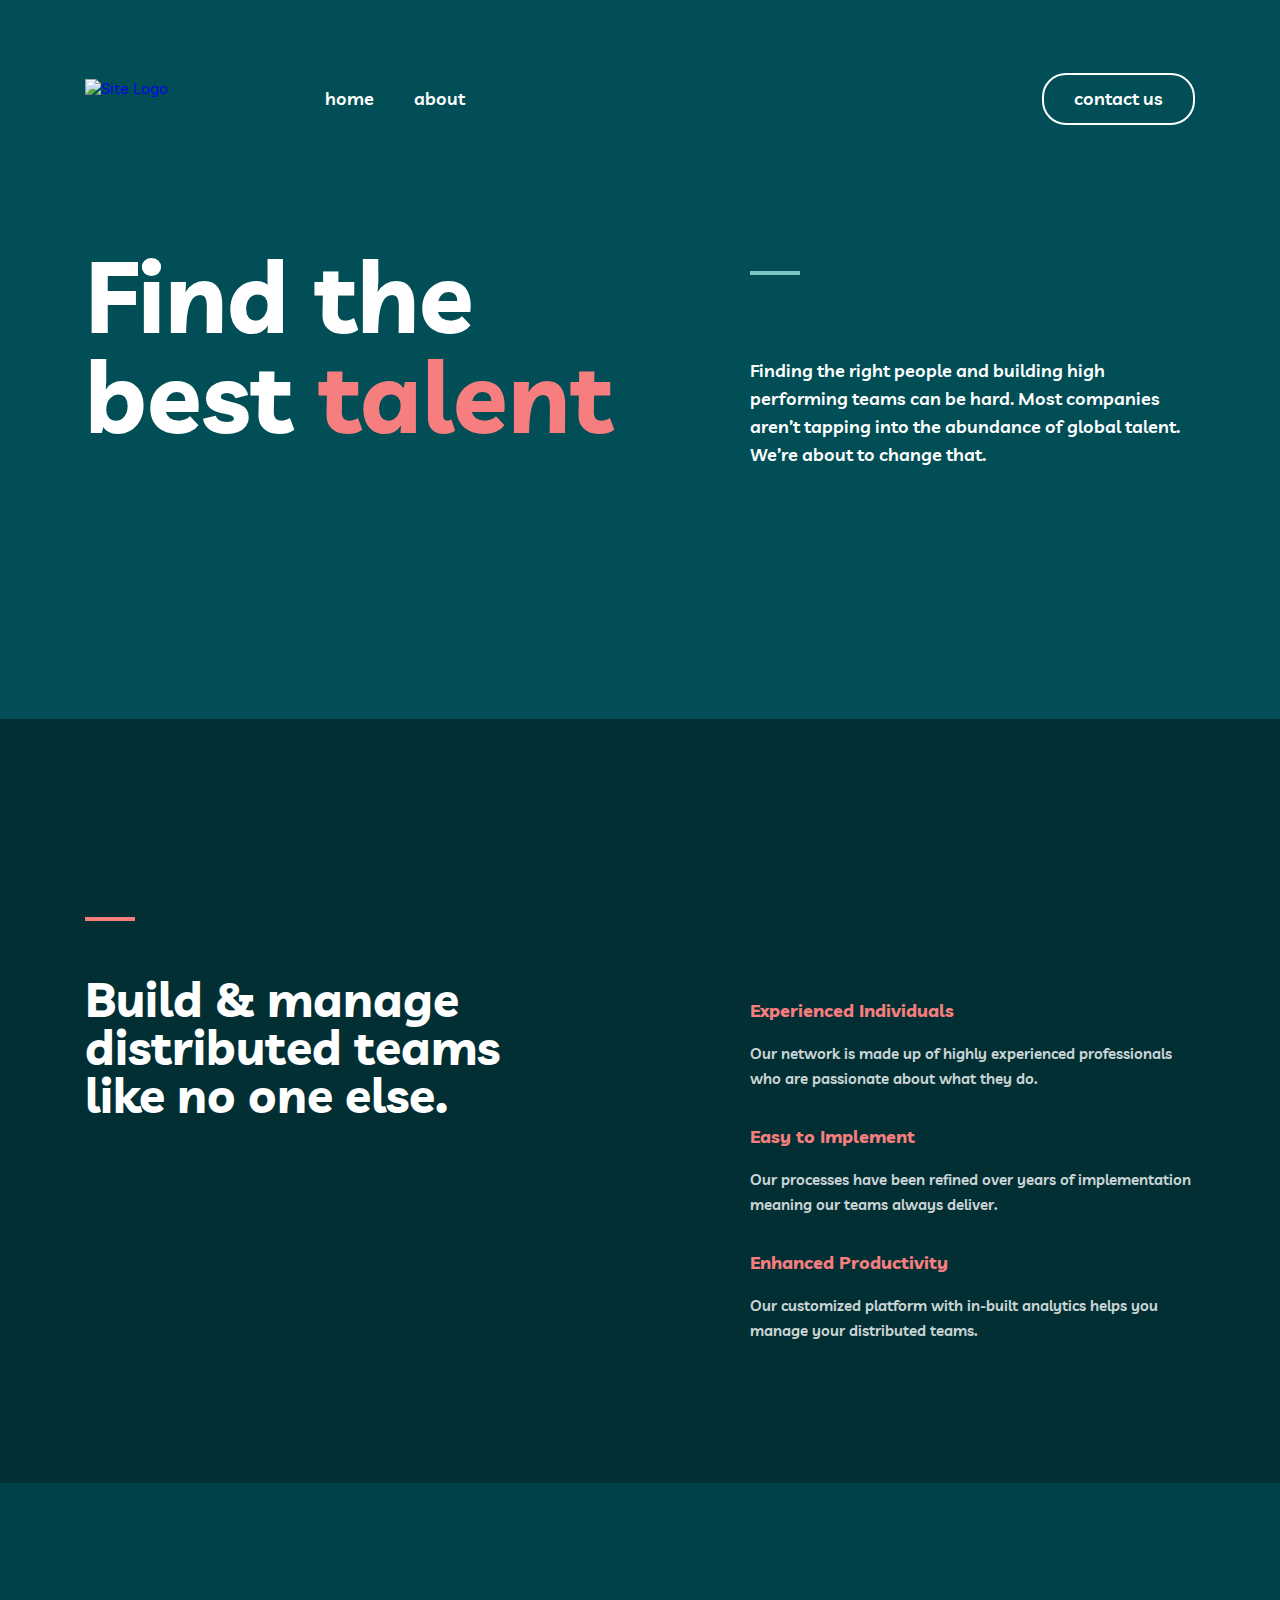
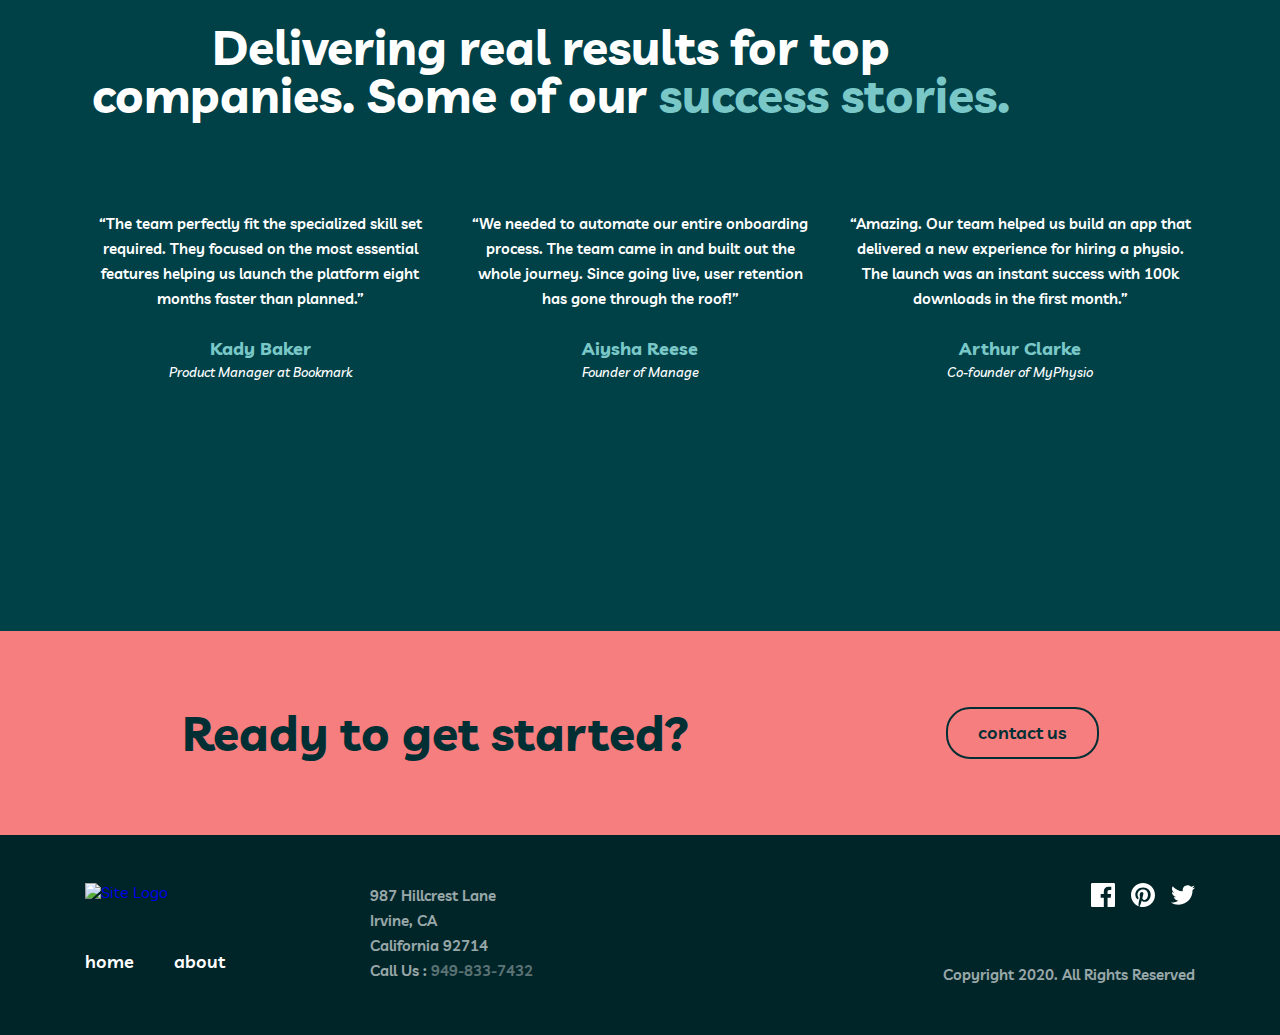
==== index.html @ f8bfa5b3 "Something added" ====
<!DOCTYPE html>
<html lang="en">
<head>
    <meta charset="UTF-8">
    <meta name="viewport" content="width=device-width, initial-scale=1.0">
    <title>MyTeam</title>
    <link rel="preconnect" href="https://fonts.googleapis.com">
    <link rel="preconnect" href="https://fonts.gstatic.com" crossorigin>
    <link href="https://fonts.googleapis.com/css2?family=Livvic:wght@400;500;600;700&display=swap" rel="stylesheet">
    <link rel="stylesheet" href="./css/main.css">
</head>
<body>
    
     <header class="site-header">
        <div class="container">
            <div class="site-header__inner">
                <a href="./index.html" class="site-header__logo">
                    <picture class="site-header__pic">
                        <source media="(max-width:768px )" srcset="./images/logoMobile.svg">
                        <img class="site-header__img" src="./images/logo.svg" alt="Site Logo"
                        width="160" height="40">
                    </picture>
                </a>
                <nav class="site-header__nav nav">
                    <ul class="nav__list">
                        <li class="nav__item">
                            <a class="nav__link" href="./index.html">home</a>
                        </li>
                        <li class="nav__item">
                            <a class="nav__link" href="./about.html">about</a>
                        </li>
                    </ul>
                </nav>
                <a class="site-header__link nav__link" href="./contact.html">contact us</a>
                <button class="site-header__btn"></button>
            </div>
        </div>
    </header>
    
    <main class="site-main">
        <section class="hero">
            <div class="container">
                <div class="hero__inner">
                    <div class="hero__title-wrapper">
                        <h1 class="hero__title">
                            Find the best <span class="hero__span">talent</span>
                        </h1>
                    </div>
                    <div class="hero__box">
                        <p class="hero__text">
                            Finding the right people and building high performing teams can be hard. 
                            Most companies aren’t tapping into the abundance of global talent. We’re about to change that.
                        </p>
                    </div>
                </div>
            </div>
        </section>
        
        <section class="team">
            <div class="container">
                <div class="team__inner">
                    <div class="team__title-wrapper">
                        <h2 class="team__title">
                            Build & manage distributed teams like no one else.
                        </h2>
                    </div>
                    <ul class="team__list">
                        <li class="team__item">
                            <h3 class="team__subtitle">
                                Experienced Individuals
                            </h3>
                            <p class="team__text">
                                Our network is made up of highly experienced professionals 
                                who are passionate about what they do.
                            </p>
                        </li>
                        <li class="team__item">
                            <h3 class="team__subtitle">
                                Easy to Implement
                            </h3>
                            <p class="team__text">
                                Our processes have been refined over years of 
                                implementation meaning our teams always deliver.
                            </p>
                        </li>
                        <li class="team__item">
                            <h3 class="team__subtitle">
                                Enhanced Productivity
                            </h3>
                            <p class="team__text">
                                Our customized platform with in-built analytics helps you 
                                manage your distributed teams.
                            </p>
                        </li>
                    </ul>
                </div>
            </div>
        </section>
        
        <section class="feedback">
            <div class="container">
                <div class="feedback__inner">
                    <div class="feedback__title-wrapper">
                        <h2 class="feedback__title">
                            Delivering real results for top companies. Some of our 
                            <span class="feedback__span">success stories.</span>
                        </h2>
                    </div>
                    <ul class="feedback__list">
                        <li class="feedback__item">
                            <blockquote class="feedback__quote">
                                “The team perfectly fit the specialized skill set required. 
                                They focused on the most essential features helping us launch the platform eight months faster than planned.”
                            </blockquote>
                            <p class="feedback__user">
                                Kady Baker
                            </p>
                            <p class="feedback__position">
                                Product Manager at Bookmark
                            </p>
                        </li>
                        <li class="feedback__item">
                            <blockquote class="feedback__quote">
                                “We needed to automate our entire onboarding process. 
                                The team came in and built out the whole journey. Since going live, user retention has gone through the roof!”
                            </blockquote>
                            <p class="feedback__user">
                                Aiysha Reese
                            </p>
                            <p class="feedback__position">
                                Founder of Manage
                            </p>
                        </li>
                        <li class="feedback__item">
                            <blockquote class="feedback__quote">
                                “Amazing. Our team helped us build an app that delivered a new experience for hiring a physio.
                                The launch was an instant success with 100k downloads in the first month.”
                            </blockquote>
                            <p class="feedback__user">
                                Arthur Clarke
                            </p>
                            <p class="feedback__position">
                                Co-founder of MyPhysio
                            </p>
                        </li>
                    </ul>
                </div>
            </div>
        </section>
        
        <section class="start">
            <div class="container">
                <div class="start__inner">
                    <h2 class="start__title">
                        Ready to get started?
                    </h2>
                    <a class="start__link" href="./contact.html">contact us</a>
                </div>
            </div>
        </section>
    </main>
    
    <footer class="site-footer">
        <div class="container">
            <div class="site-footer__inner">
                <div class="footer-wrapper">
                    <div class="site-footer__wrapper">
                        <a href="./index.html" class="site-header__logo">
                            <picture class="site-header__pic">
                                <source media="(max-width:768px )" srcset="./images/logoMobile.svg">
                                <img class="site-footer__img" src="./images/logo.svg" alt="Site Logo"
                                width="160" height="40">
                            </picture>
                        </a>
                        <ul class="site-footer__list">
                            <li class="site-footer__item">
                                <a class="site-footer__link" href="./index.html">home</a>
                            </li>
                            <li class="site-footer__item">
                                <a class="site-footer__link" href="./about.html">about</a>
                            </li>
                        </ul>
                    </div>
                    <ul class="site-footer__box footer__list">
                        <li class="footer__item">
                            987 Hillcrest Lane
                        </li>
                        <li class="footer__item">
                            Irvine, CA
                        </li>
                        <li class="footer__item">
                            California 92714
                        </li>
                        <li class="footer__item">
                            Call Us : <a class="footer__link" href="tel:9498337432">949-833-7432</a>
                        </li>
                    </ul>
                </div>
                <div class="social">
                    <ul class="social__list">
                        <li class="social__item">
                            <a class="social__link" href="https://www.facebook.com" target="_blank">
                                <svg xmlns="http://www.w3.org/2000/svg" width="24" height="24" viewBox="0 0 24 24" fill="currentColor">
                                    <path d="M22.675 0H1.325C0.593 0 0 0.593 0 1.325V22.676C0 23.407 0.593 24 1.325 24H12.82V14.706H9.692V11.084H12.82V8.413C12.82 5.313 14.713 3.625 17.479 3.625C18.804 3.625 19.942 3.724 20.274 3.768V7.008L18.356 7.009C16.852 7.009 16.561 7.724 16.561 8.772V11.085H20.148L19.681 14.707H16.561V24H22.677C23.407 24 24 23.407 24 22.675V1.325C24 0.593 23.407 0 22.675 0Z" fill="white"/>
                                  </svg>
                            </a>
                        </li>
                        <li class="social__item">
                            <a class="social__link" href="https://www.pinterest.com" target="_blank">
                                <svg xmlns="http://www.w3.org/2000/svg" width="24" height="24" viewBox="0 0 24 24" fill="currentColor">
                                    <path d="M12 0C5.373 0 0 5.372 0 12C0 17.084 3.163 21.426 7.627 23.174C7.522 22.225 7.427 20.769 7.669 19.733C7.887 18.796 9.076 13.768 9.076 13.768C9.076 13.768 8.717 13.049 8.717 11.986C8.717 10.318 9.684 9.072 10.888 9.072C11.911 9.072 12.406 9.841 12.406 10.762C12.406 11.791 11.751 13.33 11.412 14.757C11.129 15.951 12.011 16.926 13.189 16.926C15.322 16.926 16.961 14.677 16.961 11.431C16.961 8.558 14.897 6.549 11.949 6.549C8.535 6.549 6.531 9.11 6.531 11.756C6.531 12.787 6.928 13.894 7.424 14.494C7.522 14.613 7.536 14.718 7.507 14.839L7.174 16.199C7.121 16.419 7 16.466 6.772 16.36C5.273 15.662 4.336 13.471 4.336 11.711C4.336 7.926 7.086 4.449 12.265 4.449C16.428 4.449 19.663 7.416 19.663 11.38C19.663 15.516 17.056 18.844 13.436 18.844C12.22 18.844 11.077 18.213 10.686 17.466L9.938 20.319C9.667 21.362 8.936 22.669 8.446 23.465C9.57 23.812 10.763 24 12 24C18.627 24 24 18.627 24 12C24 5.372 18.627 0 12 0Z" fill="white"/>
                                  </svg>
                            </a>
                        </li>
                        <li class="social__item">
                            <a class="social__link" href="https://www.twitter.com" target="_blank">
                                <svg xmlns="http://www.w3.org/2000/svg" width="24" height="20" viewBox="0 0 24 20" fill="currentColor">
                                    <path d="M24 2.55705C23.117 2.94905 22.168 3.21305 21.172 3.33205C22.189 2.72305 22.97 1.75805 23.337 0.608047C22.386 1.17205 21.332 1.58205 20.21 1.80305C19.313 0.846047 18.032 0.248047 16.616 0.248047C13.437 0.248047 11.101 3.21405 11.819 6.29305C7.728 6.08805 4.1 4.12805 1.671 1.14905C0.381 3.36205 1.002 6.25705 3.194 7.72305C2.388 7.69705 1.628 7.47605 0.965 7.10705C0.911 9.38805 2.546 11.522 4.914 11.997C4.221 12.185 3.462 12.229 2.69 12.081C3.316 14.037 5.134 15.46 7.29 15.5C5.22 17.123 2.612 17.848 0 17.54C2.179 18.937 4.768 19.752 7.548 19.752C16.69 19.752 21.855 12.031 21.543 5.10605C22.505 4.41105 23.34 3.54405 24 2.55705Z" fill="white"/>
                                  </svg>
                            </a>
                        </li>
                    </ul>
                        <p class="social__text">
                            Copyright 2020. All Rights Reserved
                        </p>       
                </div>
            </div>
        </div>
    </footer>
</body>
</html>
---- css/main.css ----
html{line-height:1.15;-webkit-text-size-adjust:100%}body{margin:0}main{display:block}h1{font-size:2em;margin:.67em 0}hr{-webkit-box-sizing:content-box;box-sizing:content-box;height:0;overflow:visible}pre{font-family:monospace,monospace;font-size:1em}a{background-color:rgba(0,0,0,0)}abbr[title]{border-bottom:none;text-decoration:underline;-webkit-text-decoration:underline dotted;text-decoration:underline dotted}b,strong{font-weight:bolder}code,kbd,samp{font-family:monospace,monospace;font-size:1em}small{font-size:80%}sub,sup{font-size:75%;line-height:0;position:relative;vertical-align:baseline}sub{bottom:-0.25em}sup{top:-0.5em}img{border-style:none}button,input,optgroup,select,textarea{font-family:inherit;font-size:100%;line-height:1.15;margin:0}button,input{overflow:visible}button,select{text-transform:none}button,[type=button],[type=reset],[type=submit]{-webkit-appearance:button}button::-moz-focus-inner,[type=button]::-moz-focus-inner,[type=reset]::-moz-focus-inner,[type=submit]::-moz-focus-inner{border-style:none;padding:0}button:-moz-focusring,[type=button]:-moz-focusring,[type=reset]:-moz-focusring,[type=submit]:-moz-focusring{outline:1px dotted ButtonText}fieldset{padding:.35em .75em .625em}legend{-webkit-box-sizing:border-box;box-sizing:border-box;color:inherit;display:table;max-width:100%;padding:0;white-space:normal}progress{vertical-align:baseline}textarea{overflow:auto}[type=checkbox],[type=radio]{-webkit-box-sizing:border-box;box-sizing:border-box;padding:0}[type=number]::-webkit-inner-spin-button,[type=number]::-webkit-outer-spin-button{height:auto}[type=search]{-webkit-appearance:textfield;outline-offset:-2px}[type=search]::-webkit-search-decoration{-webkit-appearance:none}::-webkit-file-upload-button{-webkit-appearance:button;font:inherit}details{display:block}summary{display:list-item}template{display:none}[hidden]{display:none}@font-face{font-display:swap;font-family:"Livvic";font-style:normal;font-weight:400;src:url("../fonts/livvic-v14-latin-regular.woff2") format("woff2")}@font-face{font-display:swap;font-family:"Livvic";font-style:normal;font-weight:500;src:url("../fonts/livvic-v14-latin-500.woff2") format("woff2")}@font-face{font-display:swap;font-family:"Livvic";font-style:normal;font-weight:600;src:url("../fonts/livvic-v14-latin-600.woff2") format("woff2")}@font-face{font-display:swap;font-family:"Livvic";font-style:normal;font-weight:700;src:url("../fonts/livvic-v14-latin-700.woff2") format("woff2")}*,*::before,*::after{-webkit-box-sizing:inherit;box-sizing:inherit}*{-webkit-box-sizing:border-box;box-sizing:border-box}ul,li{margin:0;padding:0}a{display:inline-block;text-decoration:none}html{height:100%;-webkit-box-sizing:border-box;box-sizing:border-box}img{display:block;height:auto;vertical-align:middle}body{display:-webkit-box;display:-ms-flexbox;display:flex;-webkit-box-orient:vertical;-webkit-box-direction:normal;-ms-flex-direction:column;flex-direction:column;height:100%;margin:0;scroll-behavior:smooth;font-family:"Livvic","Arial",sans-serif}.visually-hidden{position:absolute;width:1px;height:1px;margin:-1px;padding:0;border:0;white-space:nowrap;-webkit-clip-path:inset(100%);clip-path:inset(100%);clip:rect(0 0 0 0);overflow:hidden}main{-webkit-box-flex:1;-ms-flex-positive:1;flex-grow:1}.container{width:100%;max-width:1150px;margin:0 auto;padding:0 20px}.site-header{background-color:#014e56;padding-top:73px;padding-bottom:120px}.site-header__inner{padding:0;margin:0;display:-webkit-box;display:-ms-flexbox;display:flex;-webkit-box-align:center;-ms-flex-align:center;align-items:center}.nav{display:-webkit-box;display:-ms-flexbox;display:flex;-webkit-box-align:center;-ms-flex-align:center;align-items:center}.nav__list{margin:0;padding:0;list-style-type:none;display:-webkit-box;display:-ms-flexbox;display:flex;-webkit-box-align:center;-ms-flex-align:center;align-items:center;margin-left:80px;gap:40px}.nav__link{color:#fff;font-size:18px;font-weight:600;line-height:28px}.site-header__link{width:153px;padding:10px 0;margin-left:auto;border-radius:24px;border:2px solid #fff;text-align:center}.site-header__btn{display:none;background-image:url("../images/menu.svg");background-repeat:no-repeat;width:20px;height:17px;background-color:rgba(0,0,0,0);border:0}@media only screen and (max-width: 768px){.site-header{padding-top:74px;padding-bottom:124px}.site-header__img{width:96px;height:24px}.site-header__link{width:100%;max-width:153px;padding:10px 0;border-radius:24px;border:2px solid #fff;text-align:center}}@media only screen and (max-width: 576px){.site-header{padding-top:48px;padding-bottom:80px}.nav__list{display:none}.site-header__link{display:none}.site-header__btn{display:block;margin-left:auto}}.hero{background-color:#014e56;padding-bottom:250px;display:-webkit-box;display:-ms-flexbox;display:flex}.hero__inner{display:-webkit-box;display:-ms-flexbox;display:flex;-webkit-box-align:end;-ms-flex-align:end;align-items:flex-end;gap:45px;position:relative}.hero__inner::before{display:inline-block;position:absolute;background-image:url("../images/bG1.svg");width:200px;height:200px;background-repeat:no-repeat;content:"";left:-165px}.hero__title-wrapper{max-width:620px;width:100%}.hero__title{margin:0;color:#fff;font-size:100px;font-style:normal;font-weight:700;line-height:100px;margin-bottom:24px}.hero__span{color:#f67e7e}.hero__box{position:relative;width:100%;max-width:445px}.hero__text{margin:0;color:#fff;font-size:18px;font-weight:600;line-height:28px}.hero__box::before{display:inline-block;width:50px;height:4px;-ms-flex-negative:0;flex-shrink:0;background-color:#79c8c7;content:"";margin-bottom:79px}.hero__box::after{display:inline-block;position:absolute;background-image:url("../images/bG3.svg");width:358px;height:200px;background-repeat:no-repeat;content:"";margin-top:150px;right:0}@media only screen and (max-width: 1070px){.hero{padding-bottom:256px}.hero__inner{-webkit-box-orient:vertical;-webkit-box-direction:normal;-ms-flex-direction:column;flex-direction:column;-webkit-box-pack:center;-ms-flex-pack:center;justify-content:center;gap:0}.hero__inner::before{display:none;margin:0}.hero__title-wrapper{max-width:357px;width:100%;margin:0 auto}.hero__title{color:#fff;text-align:center;font-size:64px;font-weight:700;line-height:56px}.hero__box{width:100%;max-width:457px;margin:0 auto}.hero__text{font-size:15px;text-align:center}.hero__box::before{display:none;margin:0}.hero__box::after{left:0;right:0;margin:0 auto;margin-top:156px}}@media only screen and (max-width: 576px){.hero{padding-bottom:197px}.hero__inner::before{display:none;margin:0}.hero__title-wrapper{max-width:220px;width:100%;margin:0 auto}.hero__title{text-align:center;font-size:40px;line-height:40px;margin-bottom:18px}.hero__box{width:100%;max-width:327px;margin:0 auto}.hero__text{font-size:15px;text-align:center}.hero__box::after{width:300px;margin-top:97px}}.team{margin:0;padding:198px 0 140px;background-color:#012f34}.team__inner{display:-webkit-box;display:-ms-flexbox;display:flex;-webkit-box-align:baseline;-ms-flex-align:baseline;align-items:baseline;-webkit-box-pack:justify;-ms-flex-pack:justify;justify-content:space-between}.team__title-wrapper{width:100%;max-width:445px}.team__title-wrapper::before{display:block;width:50px;height:4px;-ms-flex-negative:0;flex-shrink:0;background-color:#f67e7e;content:"";margin-bottom:54px}.team__title{margin:0;color:#fff;font-size:48px;font-weight:700;line-height:48px}.team__list{margin:0;padding:0;list-style-type:none}.team__item{position:relative;max-width:445px;width:100%;margin-bottom:32px}.team__item:last-child{margin-bottom:0}.team__item::before{display:inline-block;position:absolute;background-image:url("../images/Icon1.svg");background-repeat:no-repeat;width:72px;height:72px;content:"";left:-90px}.team__item:nth-child(2)::before{background-image:url("../images/Icon2.svg")}.team__item:nth-child(3)::before{background-image:url("../images/Icon3.svg")}.team__subtitle{margin:0;margin-bottom:16px;text-align:left;color:#f67e7e;font-size:18px;font-weight:700;line-height:28px}.team__text{margin:0;color:#fff;opacity:.8;font-size:15px;font-weight:600;line-height:25px}.feedback{padding:140px 0;background-color:#004047}.feedback__title-wrapper{width:100%;max-width:932px}.feedback__title{margin:0;margin-bottom:92px;color:#fff;text-align:center;font-size:48px;font-weight:700;line-height:48px}.feedback__span{color:#79c8c7}.feedback__list{display:-webkit-box;display:-ms-flexbox;display:flex;-webkit-box-align:center;-ms-flex-align:center;align-items:center;gap:30px;margin:0;padding:0;list-style-type:none}.feedback__item{width:100%;max-width:350px;text-align:center;position:relative}.feedback__item::before{position:absolute;background-image:url("../images/Icon4.svg");background-repeat:no-repeat;height:56px;width:67px;content:"";top:-36px;left:0;right:0;margin:0 auto}.feedback__quote{position:relative;margin:0;margin-bottom:24px;color:#fff;text-align:center;font-size:15px;font-weight:600;line-height:25px;z-index:3}.feedback__user{margin:0;color:#79c8c7;font-size:18px;font-weight:700;line-height:28px}.feedback__position{margin:0;color:#fff;text-align:center;font-size:13px;font-style:italic;font-weight:500;line-height:18px}.feedback__item::after{display:inline-block;background-image:url("../images/author1.svg");background-repeat:no-repeat;height:75px;width:75px;content:"";margin-top:32px}.feedback__item:nth-child(2):after{background-image:url("../images/author2.svg")}.feedback__item:nth-child(3):after{background-image:url("../images/author3.svg")}.start{padding:76px 0;background-color:#f67e7e}.start__inner{width:100%;max-width:917px;margin:0 auto;display:-webkit-box;display:-ms-flexbox;display:flex;-webkit-box-align:center;-ms-flex-align:center;align-items:center;-webkit-box-pack:justify;-ms-flex-pack:justify;justify-content:space-between}.start__title{margin:0;color:#012f34;font-size:48px;font-weight:700;line-height:48px}.start__link{display:inline-block;width:153px;padding:10px 0;border-radius:24px;border:2px solid #012f34;color:#012f34;font-size:18px;font-weight:600;line-height:28px;text-align:center}.site-footer{padding:48px 0;background-color:#002529}.site-footer__inner{display:-webkit-box;display:-ms-flexbox;display:flex;-webkit-box-align:start;-ms-flex-align:start;align-items:flex-start;-webkit-box-pack:justify;-ms-flex-pack:justify;justify-content:space-between}.footer-wrapper{display:-webkit-box;display:-ms-flexbox;display:flex;-webkit-box-align:start;-ms-flex-align:start;align-items:flex-start}.site-footer__wrapper{margin-right:125px}.site-footer__list{margin:0;margin-top:25px;padding:0;display:-webkit-box;display:-ms-flexbox;display:flex;-webkit-box-align:center;-ms-flex-align:center;align-items:center;gap:40px;list-style-type:none}.site-footer__link{color:#fff;font-size:18px;font-weight:600;line-height:28px;-webkit-transition:color .4s ease;transition:color .4s ease}.site-footer__link:hover{color:#f67e7e}.footer__list{margin:0;padding:0;list-style-type:none}.footer__item,.footer__link{color:#fff;opacity:.6;font-size:15px;font-weight:600;line-height:25px}.social__list{display:-webkit-box;display:-ms-flexbox;display:flex;-webkit-box-align:center;-ms-flex-align:center;align-items:center;-webkit-box-pack:end;-ms-flex-pack:end;justify-content:flex-end;gap:16px;list-style-type:none}.social__text{margin:0;margin-top:51px;color:#fff;opacity:.6;text-align:right;font-size:15px;font-weight:600;line-height:25px}@media only screen and (max-width: 768px){.site-footer{padding:56px 0}.site-footer__inner{-webkit-box-orient:vertical;-webkit-box-direction:normal;-ms-flex-direction:column;flex-direction:column}.footer-wrapper{-webkit-box-orient:horizontal;-webkit-box-direction:normal;-ms-flex-direction:row;flex-direction:row;width:100%}.site-footer__wrapper{margin-right:auto}.site-footer__img{width:96px;height:24px}.site-footer__list{margin-top:53px;gap:24px}.site-footer__link{font-size:15px;line-height:25px}.footer__list{text-align:right}.footer__item{text-align:right}.social{display:-webkit-box;display:-ms-flexbox;display:flex;-webkit-box-align:center;-ms-flex-align:center;align-items:center;-webkit-box-pack:justify;-ms-flex-pack:justify;justify-content:space-between;margin-top:33px;width:100%}.social__text{margin-top:0;text-align:right}}@media only screen and (max-width: 576px){.site-footer{padding:65px 0}.site-footer__inner{margin:0 auto;text-align:center}.site-footer__wrapper{margin-right:0;text-align:center;margin:0 auto}.footer-wrapper{-webkit-box-orient:vertical;-webkit-box-direction:normal;-ms-flex-direction:column;flex-direction:column;margin:0 auto}.site-footer__list{margin-top:24px;gap:24px}.footer__list{margin:0 auto;margin-top:24px;text-align:center}.footer__item{text-align:center}.social{-webkit-box-orient:vertical;-webkit-box-direction:normal;-ms-flex-direction:column;flex-direction:column}.social__text{margin-top:16px}}/*# sourceMappingURL=main.css.map */
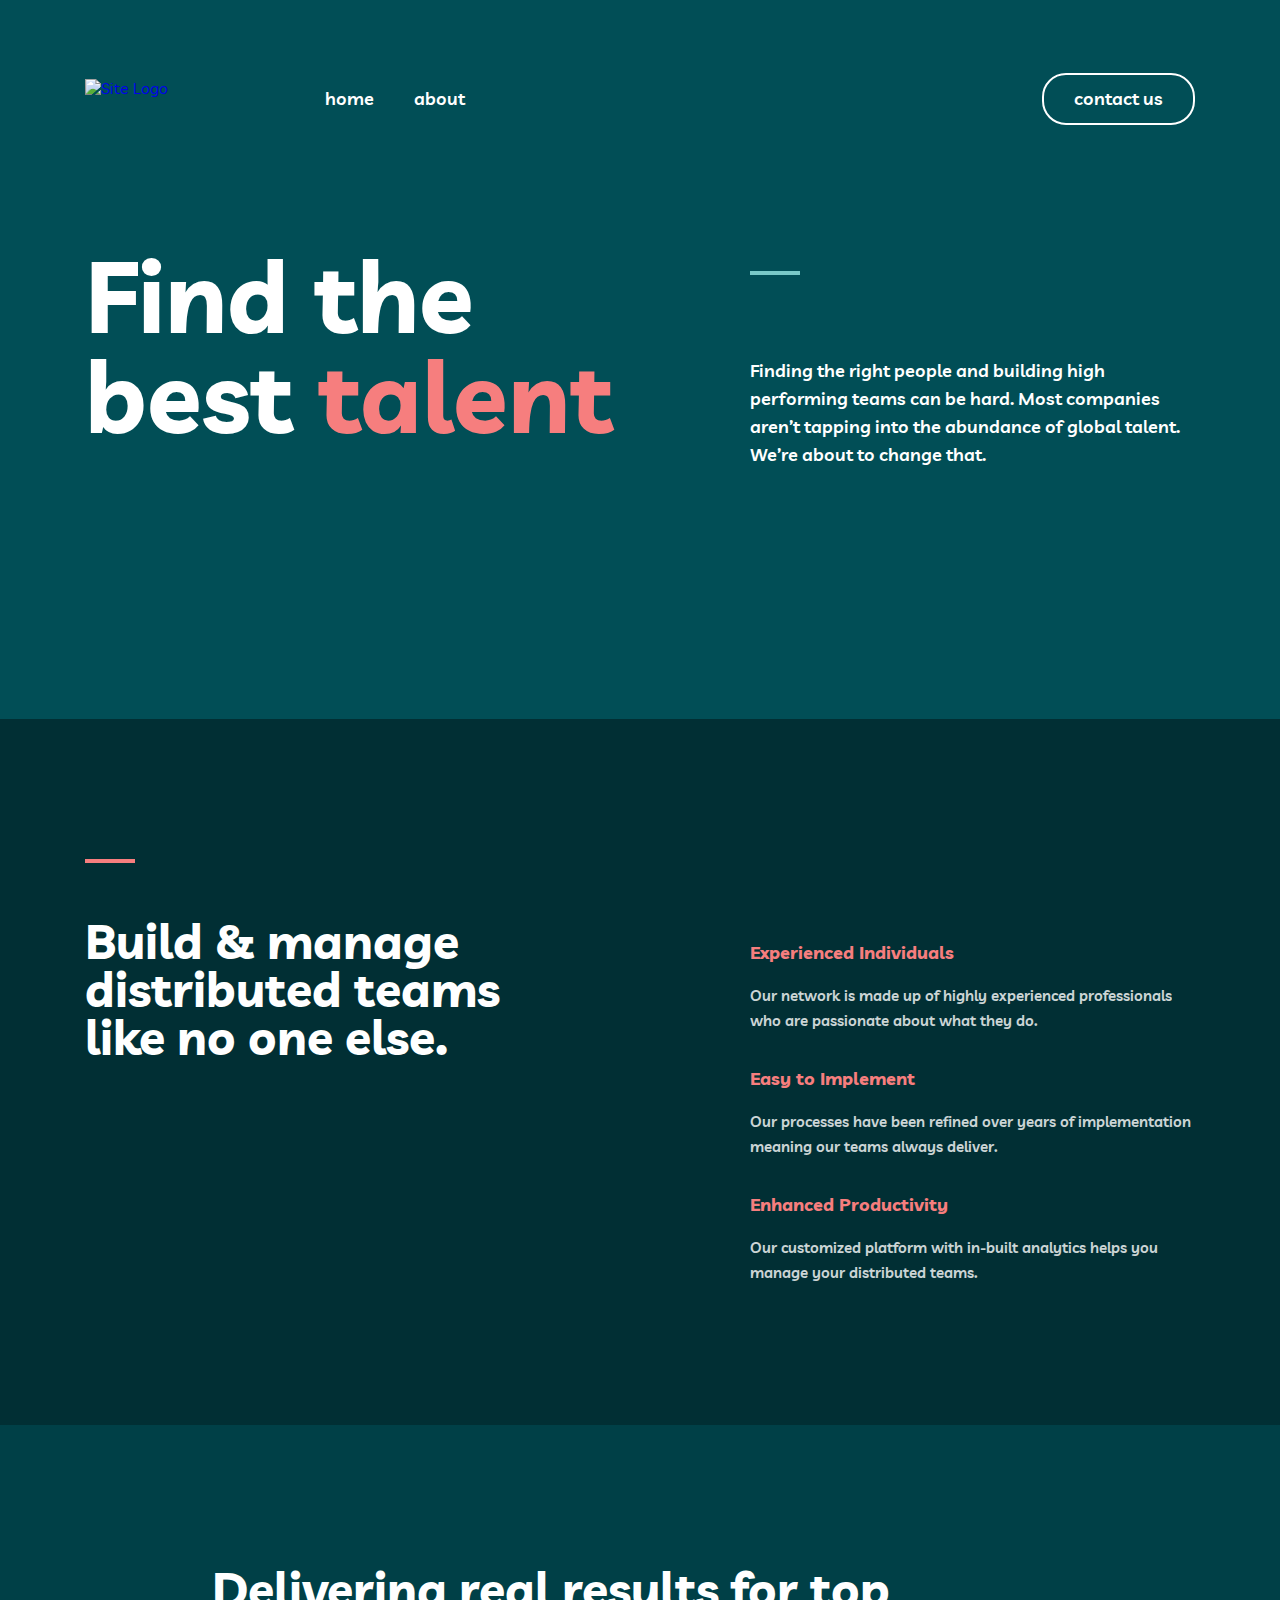
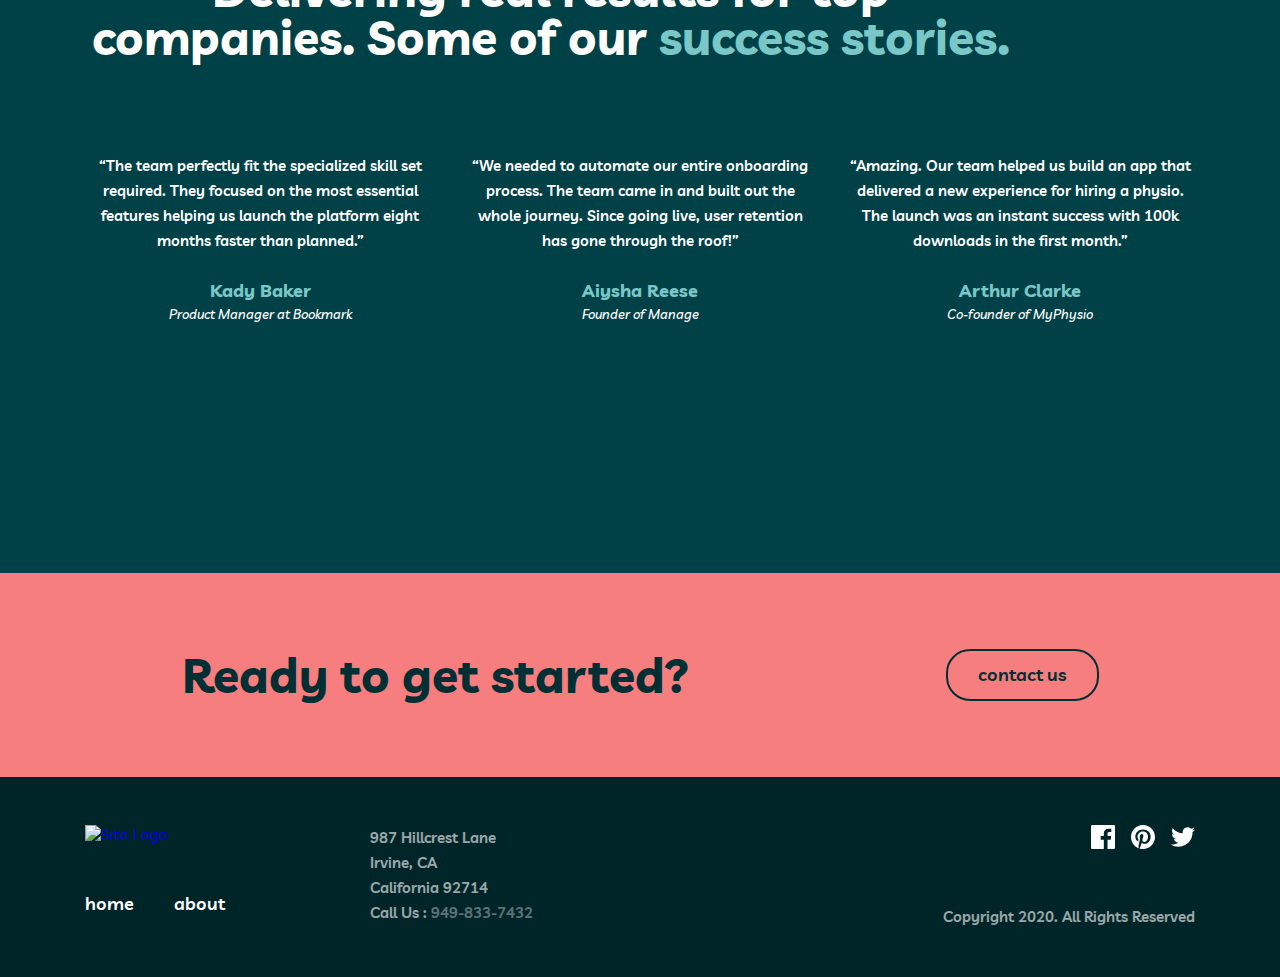
==== commit 238a9be6: "About added" ====
--- a/index.html
+++ b/index.html
@@ -192,7 +192,7 @@
                             California 92714
                         </li>
                         <li class="footer__item">
-                            Call Us : <a class="footer__link" href="tel:9498337432">949-833-7432</a>
+                            Call Us : <a class="footer__item" href="tel:9498337432">949-833-7432</a>
                         </li>
                     </ul>
                 </div>
--- a/css/main.css
+++ b/css/main.css
@@ -1 +1 @@
-html{line-height:1.15;-webkit-text-size-adjust:100%}body{margin:0}main{display:block}h1{font-size:2em;margin:.67em 0}hr{-webkit-box-sizing:content-box;box-sizing:content-box;height:0;overflow:visible}pre{font-family:monospace,monospace;font-size:1em}a{background-color:rgba(0,0,0,0)}abbr[title]{border-bottom:none;text-decoration:underline;-webkit-text-decoration:underline dotted;text-decoration:underline dotted}b,strong{font-weight:bolder}code,kbd,samp{font-family:monospace,monospace;font-size:1em}small{font-size:80%}sub,sup{font-size:75%;line-height:0;position:relative;vertical-align:baseline}sub{bottom:-0.25em}sup{top:-0.5em}img{border-style:none}button,input,optgroup,select,textarea{font-family:inherit;font-size:100%;line-height:1.15;margin:0}button,input{overflow:visible}button,select{text-transform:none}button,[type=button],[type=reset],[type=submit]{-webkit-appearance:button}button::-moz-focus-inner,[type=button]::-moz-focus-inner,[type=reset]::-moz-focus-inner,[type=submit]::-moz-focus-inner{border-style:none;padding:0}button:-moz-focusring,[type=button]:-moz-focusring,[type=reset]:-moz-focusring,[type=submit]:-moz-focusring{outline:1px dotted ButtonText}fieldset{padding:.35em .75em .625em}legend{-webkit-box-sizing:border-box;box-sizing:border-box;color:inherit;display:table;max-width:100%;padding:0;white-space:normal}progress{vertical-align:baseline}textarea{overflow:auto}[type=checkbox],[type=radio]{-webkit-box-sizing:border-box;box-sizing:border-box;padding:0}[type=number]::-webkit-inner-spin-button,[type=number]::-webkit-outer-spin-button{height:auto}[type=search]{-webkit-appearance:textfield;outline-offset:-2px}[type=search]::-webkit-search-decoration{-webkit-appearance:none}::-webkit-file-upload-button{-webkit-appearance:button;font:inherit}details{display:block}summary{display:list-item}template{display:none}[hidden]{display:none}@font-face{font-display:swap;font-family:"Livvic";font-style:normal;font-weight:400;src:url("../fonts/livvic-v14-latin-regular.woff2") format("woff2")}@font-face{font-display:swap;font-family:"Livvic";font-style:normal;font-weight:500;src:url("../fonts/livvic-v14-latin-500.woff2") format("woff2")}@font-face{font-display:swap;font-family:"Livvic";font-style:normal;font-weight:600;src:url("../fonts/livvic-v14-latin-600.woff2") format("woff2")}@font-face{font-display:swap;font-family:"Livvic";font-style:normal;font-weight:700;src:url("../fonts/livvic-v14-latin-700.woff2") format("woff2")}*,*::before,*::after{-webkit-box-sizing:inherit;box-sizing:inherit}*{-webkit-box-sizing:border-box;box-sizing:border-box}ul,li{margin:0;padding:0}a{display:inline-block;text-decoration:none}html{height:100%;-webkit-box-sizing:border-box;box-sizing:border-box}img{display:block;height:auto;vertical-align:middle}body{display:-webkit-box;display:-ms-flexbox;display:flex;-webkit-box-orient:vertical;-webkit-box-direction:normal;-ms-flex-direction:column;flex-direction:column;height:100%;margin:0;scroll-behavior:smooth;font-family:"Livvic","Arial",sans-serif}.visually-hidden{position:absolute;width:1px;height:1px;margin:-1px;padding:0;border:0;white-space:nowrap;-webkit-clip-path:inset(100%);clip-path:inset(100%);clip:rect(0 0 0 0);overflow:hidden}main{-webkit-box-flex:1;-ms-flex-positive:1;flex-grow:1}.container{width:100%;max-width:1150px;margin:0 auto;padding:0 20px}.site-header{background-color:#014e56;padding-top:73px;padding-bottom:120px}.site-header__inner{padding:0;margin:0;display:-webkit-box;display:-ms-flexbox;display:flex;-webkit-box-align:center;-ms-flex-align:center;align-items:center}.nav{display:-webkit-box;display:-ms-flexbox;display:flex;-webkit-box-align:center;-ms-flex-align:center;align-items:center}.nav__list{margin:0;padding:0;list-style-type:none;display:-webkit-box;display:-ms-flexbox;display:flex;-webkit-box-align:center;-ms-flex-align:center;align-items:center;margin-left:80px;gap:40px}.nav__link{color:#fff;font-size:18px;font-weight:600;line-height:28px}.site-header__link{width:153px;padding:10px 0;margin-left:auto;border-radius:24px;border:2px solid #fff;text-align:center}.site-header__btn{display:none;background-image:url("../images/menu.svg");background-repeat:no-repeat;width:20px;height:17px;background-color:rgba(0,0,0,0);border:0}@media only screen and (max-width: 768px){.site-header{padding-top:74px;padding-bottom:124px}.site-header__img{width:96px;height:24px}.site-header__link{width:100%;max-width:153px;padding:10px 0;border-radius:24px;border:2px solid #fff;text-align:center}}@media only screen and (max-width: 576px){.site-header{padding-top:48px;padding-bottom:80px}.nav__list{display:none}.site-header__link{display:none}.site-header__btn{display:block;margin-left:auto}}.hero{background-color:#014e56;padding-bottom:250px;display:-webkit-box;display:-ms-flexbox;display:flex}.hero__inner{display:-webkit-box;display:-ms-flexbox;display:flex;-webkit-box-align:end;-ms-flex-align:end;align-items:flex-end;gap:45px;position:relative}.hero__inner::before{display:inline-block;position:absolute;background-image:url("../images/bG1.svg");width:200px;height:200px;background-repeat:no-repeat;content:"";left:-165px}.hero__title-wrapper{max-width:620px;width:100%}.hero__title{margin:0;color:#fff;font-size:100px;font-style:normal;font-weight:700;line-height:100px;margin-bottom:24px}.hero__span{color:#f67e7e}.hero__box{position:relative;width:100%;max-width:445px}.hero__text{margin:0;color:#fff;font-size:18px;font-weight:600;line-height:28px}.hero__box::before{display:inline-block;width:50px;height:4px;-ms-flex-negative:0;flex-shrink:0;background-color:#79c8c7;content:"";margin-bottom:79px}.hero__box::after{display:inline-block;position:absolute;background-image:url("../images/bG3.svg");width:358px;height:200px;background-repeat:no-repeat;content:"";margin-top:150px;right:0}@media only screen and (max-width: 1070px){.hero{padding-bottom:256px}.hero__inner{-webkit-box-orient:vertical;-webkit-box-direction:normal;-ms-flex-direction:column;flex-direction:column;-webkit-box-pack:center;-ms-flex-pack:center;justify-content:center;gap:0}.hero__inner::before{display:none;margin:0}.hero__title-wrapper{max-width:357px;width:100%;margin:0 auto}.hero__title{color:#fff;text-align:center;font-size:64px;font-weight:700;line-height:56px}.hero__box{width:100%;max-width:457px;margin:0 auto}.hero__text{font-size:15px;text-align:center}.hero__box::before{display:none;margin:0}.hero__box::after{left:0;right:0;margin:0 auto;margin-top:156px}}@media only screen and (max-width: 576px){.hero{padding-bottom:197px}.hero__inner::before{display:none;margin:0}.hero__title-wrapper{max-width:220px;width:100%;margin:0 auto}.hero__title{text-align:center;font-size:40px;line-height:40px;margin-bottom:18px}.hero__box{width:100%;max-width:327px;margin:0 auto}.hero__text{font-size:15px;text-align:center}.hero__box::after{width:300px;margin-top:97px}}.team{margin:0;padding:198px 0 140px;background-color:#012f34}.team__inner{display:-webkit-box;display:-ms-flexbox;display:flex;-webkit-box-align:baseline;-ms-flex-align:baseline;align-items:baseline;-webkit-box-pack:justify;-ms-flex-pack:justify;justify-content:space-between}.team__title-wrapper{width:100%;max-width:445px}.team__title-wrapper::before{display:block;width:50px;height:4px;-ms-flex-negative:0;flex-shrink:0;background-color:#f67e7e;content:"";margin-bottom:54px}.team__title{margin:0;color:#fff;font-size:48px;font-weight:700;line-height:48px}.team__list{margin:0;padding:0;list-style-type:none}.team__item{position:relative;max-width:445px;width:100%;margin-bottom:32px}.team__item:last-child{margin-bottom:0}.team__item::before{display:inline-block;position:absolute;background-image:url("../images/Icon1.svg");background-repeat:no-repeat;width:72px;height:72px;content:"";left:-90px}.team__item:nth-child(2)::before{background-image:url("../images/Icon2.svg")}.team__item:nth-child(3)::before{background-image:url("../images/Icon3.svg")}.team__subtitle{margin:0;margin-bottom:16px;text-align:left;color:#f67e7e;font-size:18px;font-weight:700;line-height:28px}.team__text{margin:0;color:#fff;opacity:.8;font-size:15px;font-weight:600;line-height:25px}.feedback{padding:140px 0;background-color:#004047}.feedback__title-wrapper{width:100%;max-width:932px}.feedback__title{margin:0;margin-bottom:92px;color:#fff;text-align:center;font-size:48px;font-weight:700;line-height:48px}.feedback__span{color:#79c8c7}.feedback__list{display:-webkit-box;display:-ms-flexbox;display:flex;-webkit-box-align:center;-ms-flex-align:center;align-items:center;gap:30px;margin:0;padding:0;list-style-type:none}.feedback__item{width:100%;max-width:350px;text-align:center;position:relative}.feedback__item::before{position:absolute;background-image:url("../images/Icon4.svg");background-repeat:no-repeat;height:56px;width:67px;content:"";top:-36px;left:0;right:0;margin:0 auto}.feedback__quote{position:relative;margin:0;margin-bottom:24px;color:#fff;text-align:center;font-size:15px;font-weight:600;line-height:25px;z-index:3}.feedback__user{margin:0;color:#79c8c7;font-size:18px;font-weight:700;line-height:28px}.feedback__position{margin:0;color:#fff;text-align:center;font-size:13px;font-style:italic;font-weight:500;line-height:18px}.feedback__item::after{display:inline-block;background-image:url("../images/author1.svg");background-repeat:no-repeat;height:75px;width:75px;content:"";margin-top:32px}.feedback__item:nth-child(2):after{background-image:url("../images/author2.svg")}.feedback__item:nth-child(3):after{background-image:url("../images/author3.svg")}.start{padding:76px 0;background-color:#f67e7e}.start__inner{width:100%;max-width:917px;margin:0 auto;display:-webkit-box;display:-ms-flexbox;display:flex;-webkit-box-align:center;-ms-flex-align:center;align-items:center;-webkit-box-pack:justify;-ms-flex-pack:justify;justify-content:space-between}.start__title{margin:0;color:#012f34;font-size:48px;font-weight:700;line-height:48px}.start__link{display:inline-block;width:153px;padding:10px 0;border-radius:24px;border:2px solid #012f34;color:#012f34;font-size:18px;font-weight:600;line-height:28px;text-align:center}.site-footer{padding:48px 0;background-color:#002529}.site-footer__inner{display:-webkit-box;display:-ms-flexbox;display:flex;-webkit-box-align:start;-ms-flex-align:start;align-items:flex-start;-webkit-box-pack:justify;-ms-flex-pack:justify;justify-content:space-between}.footer-wrapper{display:-webkit-box;display:-ms-flexbox;display:flex;-webkit-box-align:start;-ms-flex-align:start;align-items:flex-start}.site-footer__wrapper{margin-right:125px}.site-footer__list{margin:0;margin-top:25px;padding:0;display:-webkit-box;display:-ms-flexbox;display:flex;-webkit-box-align:center;-ms-flex-align:center;align-items:center;gap:40px;list-style-type:none}.site-footer__link{color:#fff;font-size:18px;font-weight:600;line-height:28px;-webkit-transition:color .4s ease;transition:color .4s ease}.site-footer__link:hover{color:#f67e7e}.footer__list{margin:0;padding:0;list-style-type:none}.footer__item,.footer__link{color:#fff;opacity:.6;font-size:15px;font-weight:600;line-height:25px}.social__list{display:-webkit-box;display:-ms-flexbox;display:flex;-webkit-box-align:center;-ms-flex-align:center;align-items:center;-webkit-box-pack:end;-ms-flex-pack:end;justify-content:flex-end;gap:16px;list-style-type:none}.social__text{margin:0;margin-top:51px;color:#fff;opacity:.6;text-align:right;font-size:15px;font-weight:600;line-height:25px}@media only screen and (max-width: 768px){.site-footer{padding:56px 0}.site-footer__inner{-webkit-box-orient:vertical;-webkit-box-direction:normal;-ms-flex-direction:column;flex-direction:column}.footer-wrapper{-webkit-box-orient:horizontal;-webkit-box-direction:normal;-ms-flex-direction:row;flex-direction:row;width:100%}.site-footer__wrapper{margin-right:auto}.site-footer__img{width:96px;height:24px}.site-footer__list{margin-top:53px;gap:24px}.site-footer__link{font-size:15px;line-height:25px}.footer__list{text-align:right}.footer__item{text-align:right}.social{display:-webkit-box;display:-ms-flexbox;display:flex;-webkit-box-align:center;-ms-flex-align:center;align-items:center;-webkit-box-pack:justify;-ms-flex-pack:justify;justify-content:space-between;margin-top:33px;width:100%}.social__text{margin-top:0;text-align:right}}@media only screen and (max-width: 576px){.site-footer{padding:65px 0}.site-footer__inner{margin:0 auto;text-align:center}.site-footer__wrapper{margin-right:0;text-align:center;margin:0 auto}.footer-wrapper{-webkit-box-orient:vertical;-webkit-box-direction:normal;-ms-flex-direction:column;flex-direction:column;margin:0 auto}.site-footer__list{margin-top:24px;gap:24px}.footer__list{margin:0 auto;margin-top:24px;text-align:center}.footer__item{text-align:center}.social{-webkit-box-orient:vertical;-webkit-box-direction:normal;-ms-flex-direction:column;flex-direction:column}.social__text{margin-top:16px}}/*# sourceMappingURL=main.css.map */+html{line-height:1.15;-webkit-text-size-adjust:100%}body{margin:0}main{display:block}h1{font-size:2em;margin:.67em 0}hr{-webkit-box-sizing:content-box;box-sizing:content-box;height:0;overflow:visible}pre{font-family:monospace,monospace;font-size:1em}a{background-color:rgba(0,0,0,0)}abbr[title]{border-bottom:none;text-decoration:underline;-webkit-text-decoration:underline dotted;text-decoration:underline dotted}b,strong{font-weight:bolder}code,kbd,samp{font-family:monospace,monospace;font-size:1em}small{font-size:80%}sub,sup{font-size:75%;line-height:0;position:relative;vertical-align:baseline}sub{bottom:-0.25em}sup{top:-0.5em}img{border-style:none}button,input,optgroup,select,textarea{font-family:inherit;font-size:100%;line-height:1.15;margin:0}button,input{overflow:visible}button,select{text-transform:none}button,[type=button],[type=reset],[type=submit]{-webkit-appearance:button}button::-moz-focus-inner,[type=button]::-moz-focus-inner,[type=reset]::-moz-focus-inner,[type=submit]::-moz-focus-inner{border-style:none;padding:0}button:-moz-focusring,[type=button]:-moz-focusring,[type=reset]:-moz-focusring,[type=submit]:-moz-focusring{outline:1px dotted ButtonText}fieldset{padding:.35em .75em .625em}legend{-webkit-box-sizing:border-box;box-sizing:border-box;color:inherit;display:table;max-width:100%;padding:0;white-space:normal}progress{vertical-align:baseline}textarea{overflow:auto}[type=checkbox],[type=radio]{-webkit-box-sizing:border-box;box-sizing:border-box;padding:0}[type=number]::-webkit-inner-spin-button,[type=number]::-webkit-outer-spin-button{height:auto}[type=search]{-webkit-appearance:textfield;outline-offset:-2px}[type=search]::-webkit-search-decoration{-webkit-appearance:none}::-webkit-file-upload-button{-webkit-appearance:button;font:inherit}details{display:block}summary{display:list-item}template{display:none}[hidden]{display:none}@font-face{font-display:swap;font-family:"Livvic";font-style:normal;font-weight:400;src:url("../fonts/livvic-v14-latin-regular.woff2") format("woff2")}@font-face{font-display:swap;font-family:"Livvic";font-style:normal;font-weight:500;src:url("../fonts/livvic-v14-latin-500.woff2") format("woff2")}@font-face{font-display:swap;font-family:"Livvic";font-style:normal;font-weight:600;src:url("../fonts/livvic-v14-latin-600.woff2") format("woff2")}@font-face{font-display:swap;font-family:"Livvic";font-style:normal;font-weight:700;src:url("../fonts/livvic-v14-latin-700.woff2") format("woff2")}*,*::before,*::after{-webkit-box-sizing:inherit;box-sizing:inherit}*{-webkit-box-sizing:border-box;box-sizing:border-box}ul,li{margin:0;padding:0}a{display:inline-block;text-decoration:none}html{height:100%;-webkit-box-sizing:border-box;box-sizing:border-box}img{display:block;height:auto;vertical-align:middle}body{display:-webkit-box;display:-ms-flexbox;display:flex;-webkit-box-orient:vertical;-webkit-box-direction:normal;-ms-flex-direction:column;flex-direction:column;height:100%;margin:0;scroll-behavior:smooth;font-family:"Livvic","Arial",sans-serif}.visually-hidden{position:absolute;width:1px;height:1px;margin:-1px;padding:0;border:0;white-space:nowrap;-webkit-clip-path:inset(100%);clip-path:inset(100%);clip:rect(0 0 0 0);overflow:hidden}main{-webkit-box-flex:1;-ms-flex-positive:1;flex-grow:1}.container{width:100%;max-width:1150px;margin:0 auto;padding:0 20px}.site-header{background-color:#014e56;padding-top:73px;padding-bottom:120px}.site-header__inner{padding:0;margin:0;display:-webkit-box;display:-ms-flexbox;display:flex;-webkit-box-align:center;-ms-flex-align:center;align-items:center}.nav{display:-webkit-box;display:-ms-flexbox;display:flex;-webkit-box-align:center;-ms-flex-align:center;align-items:center}.nav__list{margin:0;padding:0;list-style-type:none;display:-webkit-box;display:-ms-flexbox;display:flex;-webkit-box-align:center;-ms-flex-align:center;align-items:center;margin-left:80px;gap:40px}.nav__link{color:#fff;font-size:18px;font-weight:600;line-height:28px;-webkit-transition:color .6s ease;transition:color .6s ease}.nav__link:hover{color:#f67e7e}.site-header__link{width:153px;padding:10px 0;margin-left:auto;border-radius:24px;border:2px solid #fff;text-align:center;-webkit-transition:all .6s ease-in;transition:all .6s ease-in}.site-header__link:hover{color:#002529;background-color:#fff}.site-header__btn{display:none;background-image:url("../images/menu.svg");background-repeat:no-repeat;width:20px;height:17px;background-color:rgba(0,0,0,0);border:0}@media only screen and (max-width: 768px){.site-header{padding-top:74px;padding-bottom:124px}.site-header__img{width:96px;height:24px}.site-header__link{width:100%;max-width:153px;padding:10px 0;border-radius:24px;border:2px solid #fff;text-align:center}}@media only screen and (max-width: 576px){.site-header{padding-top:48px;padding-bottom:80px}.nav__list{display:none}.site-header__link{display:none}.site-header__btn{display:block;margin-left:auto}}.hero{background-color:#014e56;padding-bottom:250px;display:-webkit-box;display:-ms-flexbox;display:flex}.hero__inner{display:-webkit-box;display:-ms-flexbox;display:flex;-webkit-box-align:end;-ms-flex-align:end;align-items:flex-end;gap:45px;position:relative}.hero__inner::before{display:inline-block;position:absolute;background-image:url("../images/bG1.svg");width:200px;height:200px;background-repeat:no-repeat;content:"";left:-165px}.hero__title-wrapper{max-width:620px;width:100%}.hero__title{margin:0;color:#fff;font-size:100px;font-style:normal;font-weight:700;line-height:100px;margin-bottom:24px}.hero__span{color:#f67e7e}.hero__box{position:relative;width:100%;max-width:445px}.hero__text{margin:0;color:#fff;font-size:18px;font-weight:600;line-height:28px}.hero__box::before{display:inline-block;width:50px;height:4px;-ms-flex-negative:0;flex-shrink:0;background-color:#79c8c7;content:"";margin-bottom:79px}.hero__box::after{display:inline-block;position:absolute;background-image:url("../images/bG3.svg");width:358px;height:200px;background-repeat:no-repeat;content:"";margin-top:150px;right:0}@media only screen and (max-width: 1070px){.hero{padding-bottom:256px}.hero__inner{-webkit-box-orient:vertical;-webkit-box-direction:normal;-ms-flex-direction:column;flex-direction:column;-webkit-box-pack:center;-ms-flex-pack:center;justify-content:center;gap:0}.hero__inner::before{display:none;margin:0}.hero__title-wrapper{max-width:357px;width:100%;margin:0 auto}.hero__title{color:#fff;text-align:center;font-size:64px;font-weight:700;line-height:56px}.hero__box{width:100%;max-width:457px;margin:0 auto}.hero__text{font-size:15px;text-align:center}.hero__box::before{display:none;margin:0}.hero__box::after{left:0;right:0;margin:0 auto;margin-top:156px}}@media only screen and (max-width: 576px){.hero{padding-bottom:197px}.hero__inner::before{display:none;margin:0}.hero__title-wrapper{max-width:220px;width:100%;margin:0 auto}.hero__title{text-align:center;font-size:40px;line-height:40px;margin-bottom:18px}.hero__box{width:100%;max-width:327px;margin:0 auto}.hero__text{font-size:15px;text-align:center}.hero__box::after{width:300px;margin-top:97px}}.team{margin:0;padding:140px 0 140px;background-color:#012f34;position:relative}.team__inner{display:-webkit-box;display:-ms-flexbox;display:flex;-webkit-box-align:first baseline;-ms-flex-align:first baseline;align-items:first baseline;-webkit-box-pack:justify;-ms-flex-pack:justify;justify-content:space-between}.team__title-wrapper{width:100%;max-width:445px}.team__title::before{display:block;width:50px;height:4px;-ms-flex-negative:0;flex-shrink:0;background-color:#f67e7e;content:"";margin-bottom:54px}.team__title{margin:0;color:#fff;font-size:48px;font-weight:700;line-height:48px}.team__list{list-style-type:none}.team__item{position:relative;max-width:445px;width:100%;margin-bottom:32px}.team__item:last-child{margin-bottom:0}.team__item::before{display:inline-block;position:absolute;background-image:url("../images/Icon1.svg");background-repeat:no-repeat;width:72px;height:72px;content:"";left:-90px}.team__item:nth-child(2)::before{background-image:url("../images/Icon2.svg")}.team__item:nth-child(3)::before{background-image:url("../images/Icon3.svg")}.team__subtitle{margin:0;margin-bottom:16px;text-align:left;color:#f67e7e;font-size:18px;font-weight:700;line-height:28px}.team__text{margin:0;color:#fff;opacity:.8;font-size:15px;font-weight:600;line-height:25px}@media only screen and (max-width: 1000px){.team{padding:100px 0}.team__inner{-webkit-box-orient:vertical;-webkit-box-direction:normal;-ms-flex-direction:column;flex-direction:column}.team__title-wrapper{margin:0 auto}.team__title::before{margin-bottom:32px}.team__title{font-size:32px;line-height:32px;margin-bottom:64px}.team__list{margin:0 auto;list-style-type:none;padding-left:170px}.team__item{position:relative;max-width:478px;width:100%;margin-bottom:32px}.team__item::before{margin-right:23px}.team__subtitle{margin:0;margin-bottom:16px;text-align:left;color:#f67e7e;font-size:18px;font-weight:700;line-height:28px}.team__text{margin:0;color:#fff;opacity:.8;font-size:15px;font-weight:600;line-height:25px}}@media only screen and (max-width: 576px){.team{padding:64px 0}.team__title-wrapper{width:100%;max-width:240px}.team__title::before{margin-bottom:32px}.team__title{font-size:32px;line-height:32px;margin-bottom:144px;text-align:left}.team__list{list-style-type:none;padding-left:0;margin:0 auto}.team__item{position:relative;max-width:350px;width:100%;margin-bottom:136px;display:-webkit-box;display:-ms-flexbox;display:flex;-webkit-box-orient:vertical;-webkit-box-direction:normal;-ms-flex-direction:column;flex-direction:column}.team__item:last-child{margin-bottom:0}.team__item::before{display:inline-block;position:absolute;top:-80px;left:130px}.team__subtitle{margin-bottom:8px;text-align:center}.team__text{text-align:center}}.feedback{padding:140px 0;background-color:#004047}.feedback__title-wrapper{width:100%;max-width:932px}.feedback__title{margin:0;margin-bottom:92px;color:#fff;text-align:center;font-size:48px;font-weight:700;line-height:48px}.feedback__span{color:#79c8c7}.feedback__list{display:-webkit-box;display:-ms-flexbox;display:flex;-webkit-box-align:center;-ms-flex-align:center;align-items:center;gap:30px;margin:0;padding:0;list-style-type:none}.feedback__item{width:100%;max-width:350px;text-align:center;position:relative}.feedback__item::before{position:absolute;background-image:url("../images/Icon4.svg");background-repeat:no-repeat;height:56px;width:67px;content:"";top:-36px;left:0;right:0;margin:0 auto}.feedback__quote{position:relative;margin:0;margin-bottom:24px;color:#fff;text-align:center;font-size:15px;font-weight:600;line-height:25px;z-index:3}.feedback__user{margin:0;color:#79c8c7;font-size:18px;font-weight:700;line-height:28px}.feedback__position{margin:0;color:#fff;text-align:center;font-size:13px;font-style:italic;font-weight:500;line-height:18px}.feedback__item::after{display:inline-block;background-image:url("../images/author1.svg");background-repeat:no-repeat;height:75px;width:75px;content:"";margin-top:32px}.feedback__item:nth-child(2):after{background-image:url("../images/author2.svg")}.feedback__item:nth-child(3):after{background-image:url("../images/author3.svg")}@media only screen and (max-width: 768px){.feedback{padding:100px 0}.feedback__title-wrapper{width:100%;max-width:573px;margin:0 auto}.feedback__title{font-size:32px;line-height:32px;margin-bottom:84px;text-align:center}.feedback__list{-webkit-box-orient:vertical;-webkit-box-direction:normal;-ms-flex-direction:column;flex-direction:column}.feedback__item{width:100%;max-width:573px}.feedback__quote{margin-bottom:16px}.feedback__item::after{margin-top:16px;margin-bottom:48px}.feedback__item:nth-child(3):after{margin-bottom:0}}@media only screen and (max-width: 576px){.feedback{padding:140px 0 164px}.feedback__title-wrapper{width:100%;max-width:327px;margin:0 auto}.feedback__item{width:100%;max-width:327px}.feedback__quote{margin-bottom:16px}.feedback__item::after{margin-top:16px;margin-bottom:48px}.feedback__item:nth-child(3):after{margin-bottom:0}}.about-hero{background-color:#014e56;padding-bottom:120px;display:block;background-image:url("../images/aboutHeroBg.png");background-repeat:no-repeat;background-size:100px 200px;background-position:calc(50% + 580px) bottom}.about-hero__inner{display:-webkit-box;display:-ms-flexbox;display:flex;-webkit-box-align:start;-ms-flex-align:start;align-items:flex-start;-webkit-box-pack:justify;-ms-flex-pack:justify;justify-content:space-between}.about-hero__title{margin:0;color:#fff;font-size:64px;font-weight:700;line-height:100px}.about-hero__box{width:100%;max-width:730px}.about-hero__box::before{display:block;width:50px;height:4px;background-color:#f67e7e;content:"";margin-bottom:40px}.about-hero__text{margin:0;color:#fff;font-size:18px;font-weight:600;line-height:28px}@media only screen and (max-width: 1100px){.about-hero{background-position:calc(50% + 305px) bottom}.about-hero__inner{-webkit-box-orient:vertical;-webkit-box-direction:normal;-ms-flex-direction:column;flex-direction:column}.about__title-wrapper{width:100%;max-width:730px;margin:0 auto}.about-hero__title{text-align:center}.about-hero__box{width:100%;max-width:730px}.about-hero__box::before{display:none}.about-hero__text{margin:0;color:#fff;font-size:18px;font-weight:600;line-height:28px;text-align:center}}@media only screen and (max-width: 800px){.about-hero{background-position:calc(50% + 280px) bottom}.about-hero__inner{-webkit-box-orient:vertical;-webkit-box-direction:normal;-ms-flex-direction:column;flex-direction:column;margin:0 auto}.about__title-wrapper{width:100%;max-width:683px;margin:0 auto}.about-hero__title{text-align:center;color:#fff;font-size:64px;font-weight:700;line-height:56px;margin-bottom:24px}.about-hero__box{width:100%;max-width:457px;text-align:center;margin:0 auto}.about-hero__text{font-size:15px;text-align:center}}@media only screen and (max-width: 650px){.about-hero{background-position:calc(50% + 250px) bottom}}@media only screen and (max-width: 576px){.about-hero{background-image:url("../images/herobg.png");background-repeat:no-repeat;background-size:100px 100px;background-position:calc(50% + 200px) bottom}.about-hero__inner{-webkit-box-orient:vertical;-webkit-box-direction:normal;-ms-flex-direction:column;flex-direction:column;margin:0 auto}.about__title-wrapper{width:100%;max-width:327px;margin:0 auto}.about-hero__title{font-size:40px;line-height:40px;margin-bottom:16px}.about-hero__box{width:100%;max-width:327px;text-align:center;margin:0 auto}}@media only screen and (max-width: 476px){.about-hero{background-position:calc(50% + 150px) bottom}}@media only screen and (max-width: 376px){.about-hero{background-position:calc(50% + 120px) bottom}}.start{padding:76px 0;background-color:#f67e7e}.start__inner{width:100%;max-width:917px;margin:0 auto;display:-webkit-box;display:-ms-flexbox;display:flex;-webkit-box-align:center;-ms-flex-align:center;align-items:center;-webkit-box-pack:justify;-ms-flex-pack:justify;justify-content:space-between}.start__title{margin:0;color:#012f34;font-size:48px;font-weight:700;line-height:48px}.start__link{display:inline-block;width:153px;padding:10px 0;border-radius:24px;border:2px solid #012f34;color:#012f34;font-size:18px;font-weight:600;line-height:28px;text-align:center;-webkit-transition:all .6s ease;transition:all .6s ease}.start__link:hover{color:#fff;background-color:#012f34}@media only screen and (max-width: 768px){.start{padding:84px 0}.start__inner{width:100%;max-width:573px}.start__title{font-size:32px;line-height:32px}}@media only screen and (max-width: 576px){.start{padding:83px 0}.start__inner{width:100%;max-width:327px;-webkit-box-orient:vertical;-webkit-box-direction:normal;-ms-flex-direction:column;flex-direction:column;margin:0 auto}.start__title{font-size:32px;line-height:32px;margin-bottom:24px;text-align:center}}.site-footer{padding:48px 0;background-color:#002529}.site-footer__inner{display:-webkit-box;display:-ms-flexbox;display:flex;-webkit-box-align:start;-ms-flex-align:start;align-items:flex-start;-webkit-box-pack:justify;-ms-flex-pack:justify;justify-content:space-between}.footer-wrapper{display:-webkit-box;display:-ms-flexbox;display:flex;-webkit-box-align:start;-ms-flex-align:start;align-items:flex-start}.site-footer__wrapper{margin-right:125px}.site-footer__list{margin:0;margin-top:25px;padding:0;display:-webkit-box;display:-ms-flexbox;display:flex;-webkit-box-align:center;-ms-flex-align:center;align-items:center;gap:40px;list-style-type:none}.site-footer__link{color:#fff;font-size:18px;font-weight:600;line-height:28px;-webkit-transition:color .4s ease;transition:color .4s ease}.site-footer__link:hover{color:#f67e7e}.footer__list{margin:0;padding:0;list-style-type:none}.footer__item,.footer__link{color:#fff;opacity:.6;font-size:15px;font-weight:600;line-height:25px}.social__list{display:-webkit-box;display:-ms-flexbox;display:flex;-webkit-box-align:center;-ms-flex-align:center;align-items:center;-webkit-box-pack:end;-ms-flex-pack:end;justify-content:flex-end;gap:16px;list-style-type:none}.social__text{margin:0;margin-top:51px;color:#fff;opacity:.6;text-align:right;font-size:15px;font-weight:600;line-height:25px}@media only screen and (max-width: 768px){.site-footer{padding:56px 0}.site-footer__inner{-webkit-box-orient:vertical;-webkit-box-direction:normal;-ms-flex-direction:column;flex-direction:column}.footer-wrapper{-webkit-box-orient:horizontal;-webkit-box-direction:normal;-ms-flex-direction:row;flex-direction:row;width:100%}.site-footer__wrapper{margin-right:auto}.site-footer__img{width:96px;height:24px}.site-footer__list{margin-top:53px;gap:24px}.site-footer__link{font-size:15px;line-height:25px}.footer__list{text-align:right}.footer__item{text-align:right}.social{display:-webkit-box;display:-ms-flexbox;display:flex;-webkit-box-align:center;-ms-flex-align:center;align-items:center;-webkit-box-pack:justify;-ms-flex-pack:justify;justify-content:space-between;margin-top:33px;width:100%}.social__text{margin-top:0;text-align:right}}@media only screen and (max-width: 576px){.site-footer{padding:65px 0}.site-footer__inner{margin:0 auto;text-align:center}.site-footer__wrapper{margin-right:0;text-align:center;margin:0 auto}.footer-wrapper{-webkit-box-orient:vertical;-webkit-box-direction:normal;-ms-flex-direction:column;flex-direction:column;margin:0 auto}.site-footer__list{margin-top:24px;gap:24px}.footer__list{margin:0 auto;margin-top:24px;text-align:center}.footer__item{text-align:center}.social{-webkit-box-orient:vertical;-webkit-box-direction:normal;-ms-flex-direction:column;flex-direction:column}.social__text{margin-top:16px}}/*# sourceMappingURL=main.css.map */